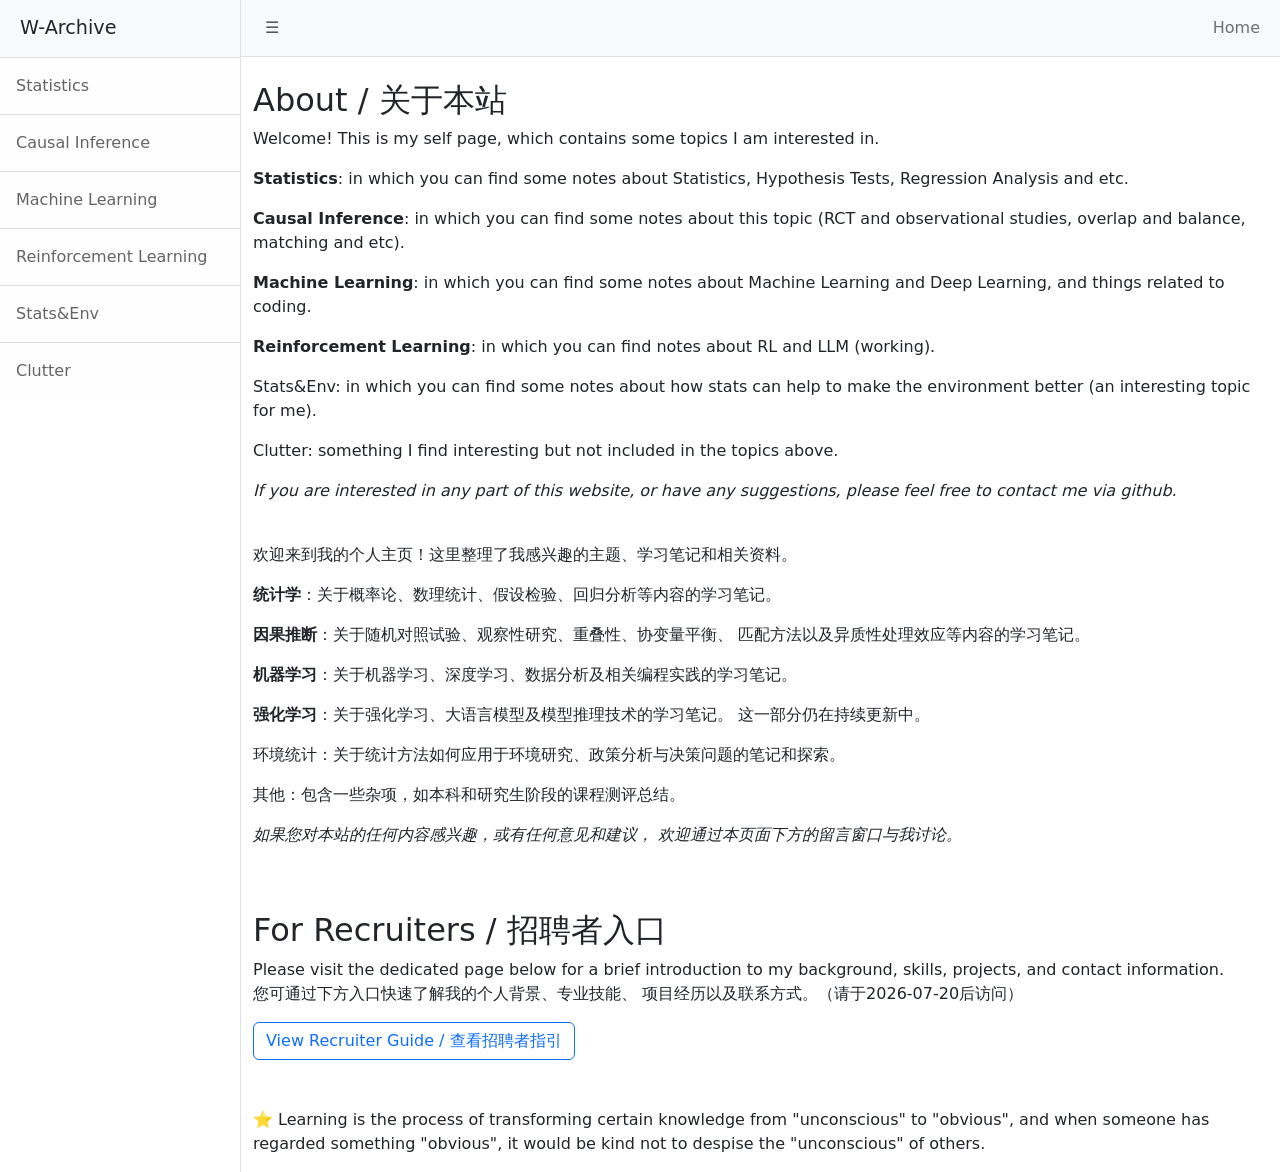
==== index.html @ e3529bf1 "up" ====
<!DOCTYPE html>
<html lang="en">

<head>
    <meta charset="utf-8" />
    <meta name="viewport" content="width=device-width, initial-scale=1, shrink-to-fit=no" />
    <meta name="description" content="" />
    <meta name="author" content="" />
    <title>self-page of W</title>
    <!-- Favicon-->
    <link rel="icon" type="image/x-icon" href="assets/favicon.ico" />
    <!-- Core theme CSS (includes Bootstrap)-->
    <link href="css/styles.css" rel="stylesheet" />
</head>

<body>
    <div class="d-flex" id="wrapper">
        <!-- Sidebar-->
        <div class="border-end bg-white" id="sidebar-wrapper">
            <div class="sidebar-heading border-bottom bg-light">W-Archive</div>
            <div class="list-group list-group-flush">
                <!-- <a class="list-group-item list-group-item-action list-group-item-light p-3" href="Contact.html">Contact</a> -->
                <!-- <a class="list-group-item list-group-item-action list-group-item-light p-3" href="Stats.html">Stats</a>-->
                <a class="list-group-item list-group-item-action list-group-item-light p-3"
                    href="Stats.html">Statistics</a>
                <a class="list-group-item list-group-item-action list-group-item-light p-3" href="Causal.html">Causal
                    Inference</a>
                <a class="list-group-item list-group-item-action list-group-item-light p-3" href="ML.html">Machine
                    Learning</a>
                <a class="list-group-item list-group-item-action list-group-item-light p-3" href="RL.html">Reinforcement
                    Learning</a>
                <a class="list-group-item list-group-item-action list-group-item-light p-3"
                    href="Stats&Env.html">Stats&Env</a>
                <!-- <a class="list-group-item list-group-item-action list-group-item-light p-3" href="Stats&Econ.html">Stats&Econ</a> -->
                <a class="list-group-item list-group-item-action list-group-item-light p-3"
                    href="Clutter.html">Clutter</a>
            </div>
        </div>
        <!-- Page content wrapper-->
        <div id="page-content-wrapper">
            <!-- Top navigation-->
            <nav class="navbar navbar-expand-lg navbar-light bg-light border-bottom">
                <div class="container-fluid">
                    <!-- <button class="btn" id="sidebarToggle" style="background: none; border: none; color: #000; font-size: 20px;">☰</button> -->
                    <!-- <button class="btn btn-primary" id="sidebarToggle" style="background-color: #d3d3d3; border-color: #d3d3d3;">Menu</button> -->
                    <button class="btn btn-primary" id="sidebarToggle">☰</button>
                    <button class="navbar-toggler" type="button" data-bs-toggle="collapse"
                        data-bs-target="#navbarSupportedContent" aria-controls="navbarSupportedContent"
                        aria-expanded="false" aria-label="Toggle navigation"><span
                            class="navbar-toggler-icon"></span></button>
                    <div class="collapse navbar-collapse" id="navbarSupportedContent">
                        <ul class="navbar-nav ms-auto mt-2 mt-lg-0">
                            <div class="nav-item active"><a class="nav-link" href="index.html">Home</a></div>
                            <!-- <li class="nav-item"><a class="nav-link" href="#!">Link</a></li>-->
                            <!-- <li class="nav-item dropdown">
                                    <a class="nav-link dropdown-toggle" id="navbarDropdown" href="#" role="button" data-bs-toggle="dropdown" aria-haspopup="true" aria-expanded="false">Dropdown</a>
                                    <div class="dropdown-menu dropdown-menu-end" aria-labelledby="navbarDropdown">
                                        <a class="dropdown-item" href="#!">Action</a>
                                        <a class="dropdown-item" href="#!">Another action</a>
                                        <div class="dropdown-divider"></div>
                                        <a class="dropdown-item" href="#!">Something else here</a>
                                    </div>
                                </li>-->
                        </ul>
                    </div>
                </div>
            </nav>
            <!-- Page content-->
            <div class="container-fluid">

                <section class="mt-4">
                    <h2>About / 关于本站</h2>

                    <p>Welcome! This is my self page, which contains some topics I am interested in.
                    </p>

                    <!--<p>Contact: in which you can find who I am and how to contact me.</p> -->
                    <!--<p>Stats: in which you can find some notes about Statistics(mainly about Probability and Mathematical Statistics).</p> -->
                    <p><strong>Statistics</strong>: in which you can find some notes about Statistics, Hypothesis Tests,
                        Regression
                        Analysis and etc.</p>
                    <p><strong>Causal Inference</strong>: in which you can find some notes about this topic (RCT and
                        observational
                        studies, overlap and balance, matching and etc).</p>
                    <p><strong>Machine Learning</strong>: in which you can find some notes about Machine Learning and
                        Deep Learning, and
                        things related to coding.</p>
                    <p><strong>Reinforcement Learning</strong>: in which you can find notes about RL and LLM (working).
                    </p>
                    <!--<p>Stats&Econ: in which you can find some notes about Economic Statistics(a subject that not so close to 'Stats' in a mathematical sense).</p> -->
                    <p>Stats&Env: in which you can find some notes about how stats can help to make the environment
                        better (an interesting topic for me).</p>
                    <p>Clutter: something I find interesting but not included in the topics above.</p>
                    <p style="font-style: italic;">If you are interested in any part of this website, or have any
                        suggestions, please feel free to
                        contact me via github.</p>

                    <br>
                    <p>欢迎来到我的个人主页！这里整理了我感兴趣的主题、学习笔记和相关资料。</p>
                    <p><strong>统计学</strong>：关于概率论、数理统计、假设检验、回归分析等内容的学习笔记。 </p>
                    <p><strong>因果推断</strong>：关于随机对照试验、观察性研究、重叠性、协变量平衡、 匹配方法以及异质性处理效应等内容的学习笔记。 </p>
                    <p><strong>机器学习</strong>：关于机器学习、深度学习、数据分析及相关编程实践的学习笔记。 </p>
                    <p><strong>强化学习</strong>：关于强化学习、大语言模型及模型推理技术的学习笔记。 这一部分仍在持续更新中。 </p>
                    <p>环境统计：关于统计方法如何应用于环境研究、政策分析与决策问题的笔记和探索。 </p>
                    <p>其他：包含一些杂项，如本科和研究生阶段的课程测评总结。</p>
                    <p style="font-style: italic;">如果您对本站的任何内容感兴趣，或有任何意见和建议，
                        欢迎通过本页面下方的留言窗口与我讨论。</p>
                </section>



                <br>

                <!-- Recruiter Guide -->
                <section class="my-4">
                    <h2>For Recruiters / 招聘者入口</h2>

                    <p>
                        Please visit the dedicated page below for a brief introduction
                        to my background, skills, projects, and contact information.
                        <br>
                        您可通过下方入口快速了解我的个人背景、专业技能、
                        项目经历以及联系方式。（请于2026-07-20后访问）
                        </span>
                    </p>

                    <!-- 将 recruiter.html 替换为之后实际创建的招聘者指引页面地址 -->
                    <a href="recruiter.html" class="btn btn-outline-primary">
                        View Recruiter Guide / 查看招聘者指引
                    </a>
                </section>

                <br>

                <p>&#11088 Learning is the process of transforming certain knowledge from "unconscious" to "obvious",
                    and when someone has regarded something "obvious",
                    it would be kind not to despise the "unconscious" of others.</p>


                <!-- Discussion and Feedback -->
                <!-- <section class="my-5 pt-4 border-top" id="discussion">

                    <p>
                        You are welcome to leave your thoughts here.
                    </p>

                    <p>
                        您可以在此留下您的想法。
                    </p>

                    <form action="https://formspree.io/f/YOUR_FORM_ID" method="POST">
                        <div class="mb-3">

                            <textarea id="message" name="message" class="form-control" rows="5" maxlength="2000"
                                placeholder="Write something here... / 请在此留言……" required></textarea>
                        </div>

                        <input type="text" name="_gotcha" style="display: none;" tabindex="-1" autocomplete="off">

                        <button type="submit" class="btn btn-outline-primary">
                            Submit / 提交
                        </button>
                    </form>
                </section> -->
            </div>
        </div>
    </div>
    <!-- Bootstrap core JS-->
    <script src="https://cdn.jsdelivr.net/npm/bootstrap@5.2.3/dist/js/bootstrap.bundle.min.js"></script>
    <!-- Core theme JS-->
    <script src="js/scripts.js"></script>
</body>

</html>
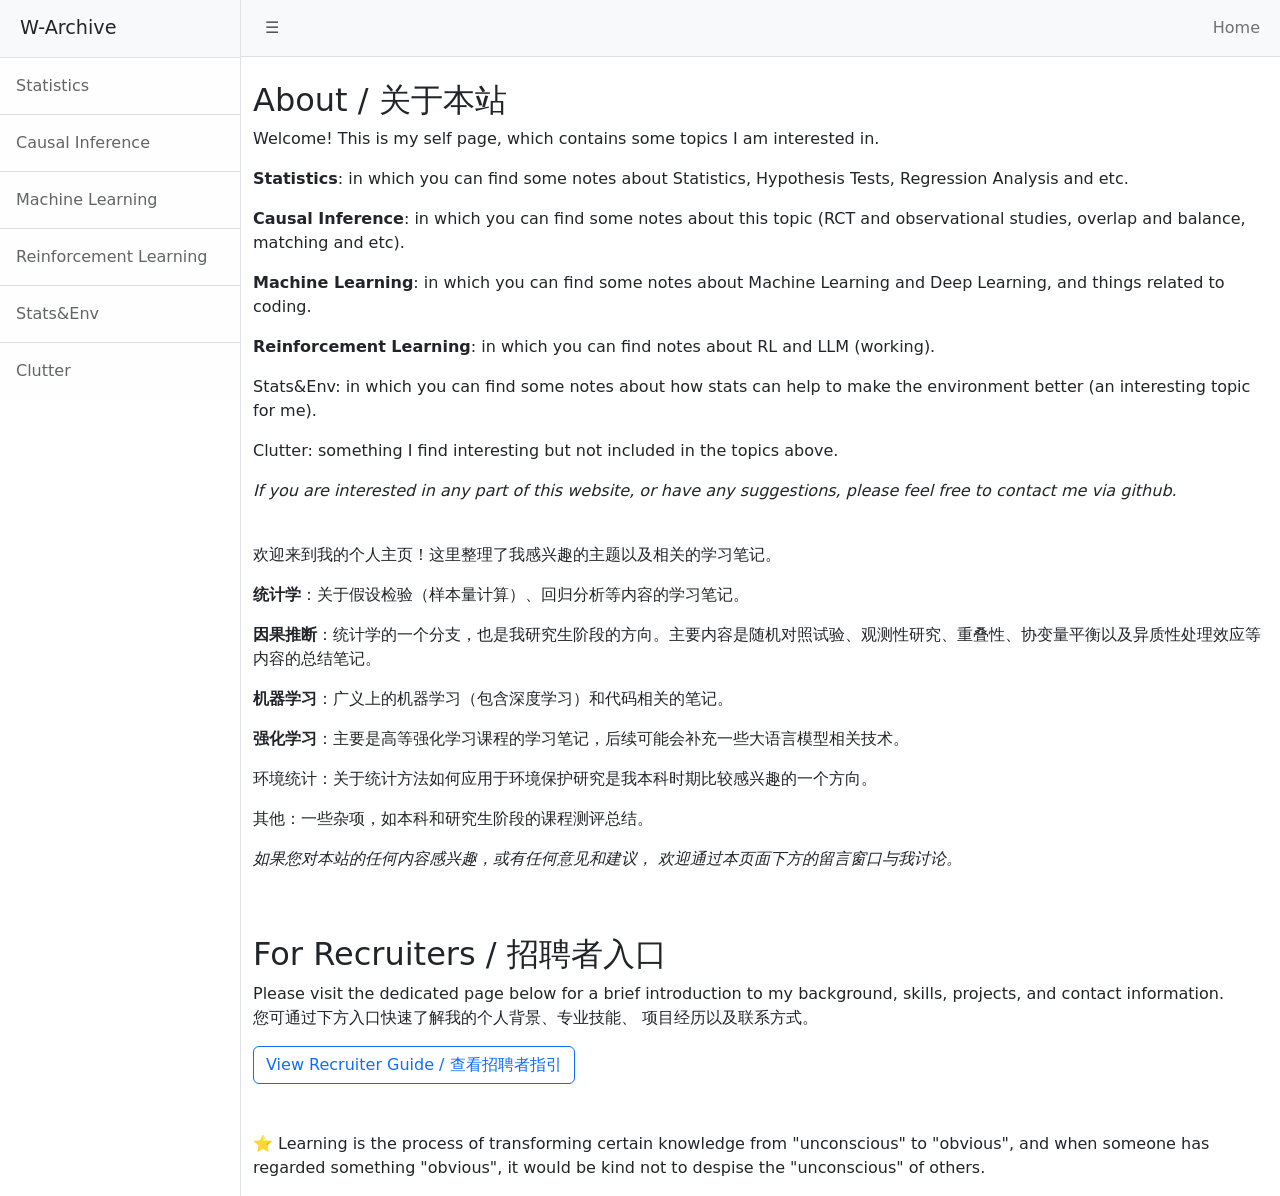
==== commit 54f56624: "update recruiter page" ====
--- a/index.html
+++ b/index.html
@@ -96,13 +96,13 @@
                         contact me via github.</p>
 
                     <br>
-                    <p>欢迎来到我的个人主页！这里整理了我感兴趣的主题、学习笔记和相关资料。</p>
-                    <p><strong>统计学</strong>：关于概率论、数理统计、假设检验、回归分析等内容的学习笔记。 </p>
-                    <p><strong>因果推断</strong>：关于随机对照试验、观察性研究、重叠性、协变量平衡、 匹配方法以及异质性处理效应等内容的学习笔记。 </p>
-                    <p><strong>机器学习</strong>：关于机器学习、深度学习、数据分析及相关编程实践的学习笔记。 </p>
-                    <p><strong>强化学习</strong>：关于强化学习、大语言模型及模型推理技术的学习笔记。 这一部分仍在持续更新中。 </p>
-                    <p>环境统计：关于统计方法如何应用于环境研究、政策分析与决策问题的笔记和探索。 </p>
-                    <p>其他：包含一些杂项，如本科和研究生阶段的课程测评总结。</p>
+                    <p>欢迎来到我的个人主页！这里整理了我感兴趣的主题以及相关的学习笔记。</p>
+                    <p><strong>统计学</strong>：关于假设检验（样本量计算）、回归分析等内容的学习笔记。 </p>
+                    <p><strong>因果推断</strong>：统计学的一个分支，也是我研究生阶段的方向。主要内容是随机对照试验、观测性研究、重叠性、协变量平衡以及异质性处理效应等内容的总结笔记。</p>
+                    <p><strong>机器学习</strong>：广义上的机器学习（包含深度学习）和代码相关的笔记。</p>
+                    <p><strong>强化学习</strong>：主要是高等强化学习课程的学习笔记，后续可能会补充一些大语言模型相关技术。</p>
+                    <p>环境统计：关于统计方法如何应用于环境保护研究是我本科时期比较感兴趣的一个方向。 </p>
+                    <p>其他：一些杂项，如本科和研究生阶段的课程测评总结。</p>
                     <p style="font-style: italic;">如果您对本站的任何内容感兴趣，或有任何意见和建议，
                         欢迎通过本页面下方的留言窗口与我讨论。</p>
                 </section>
@@ -120,7 +120,7 @@
                         to my background, skills, projects, and contact information.
                         <br>
                         您可通过下方入口快速了解我的个人背景、专业技能、
-                        项目经历以及联系方式。（请于2026-07-20后访问）
+                        项目经历以及联系方式。
                         </span>
                     </p>
 
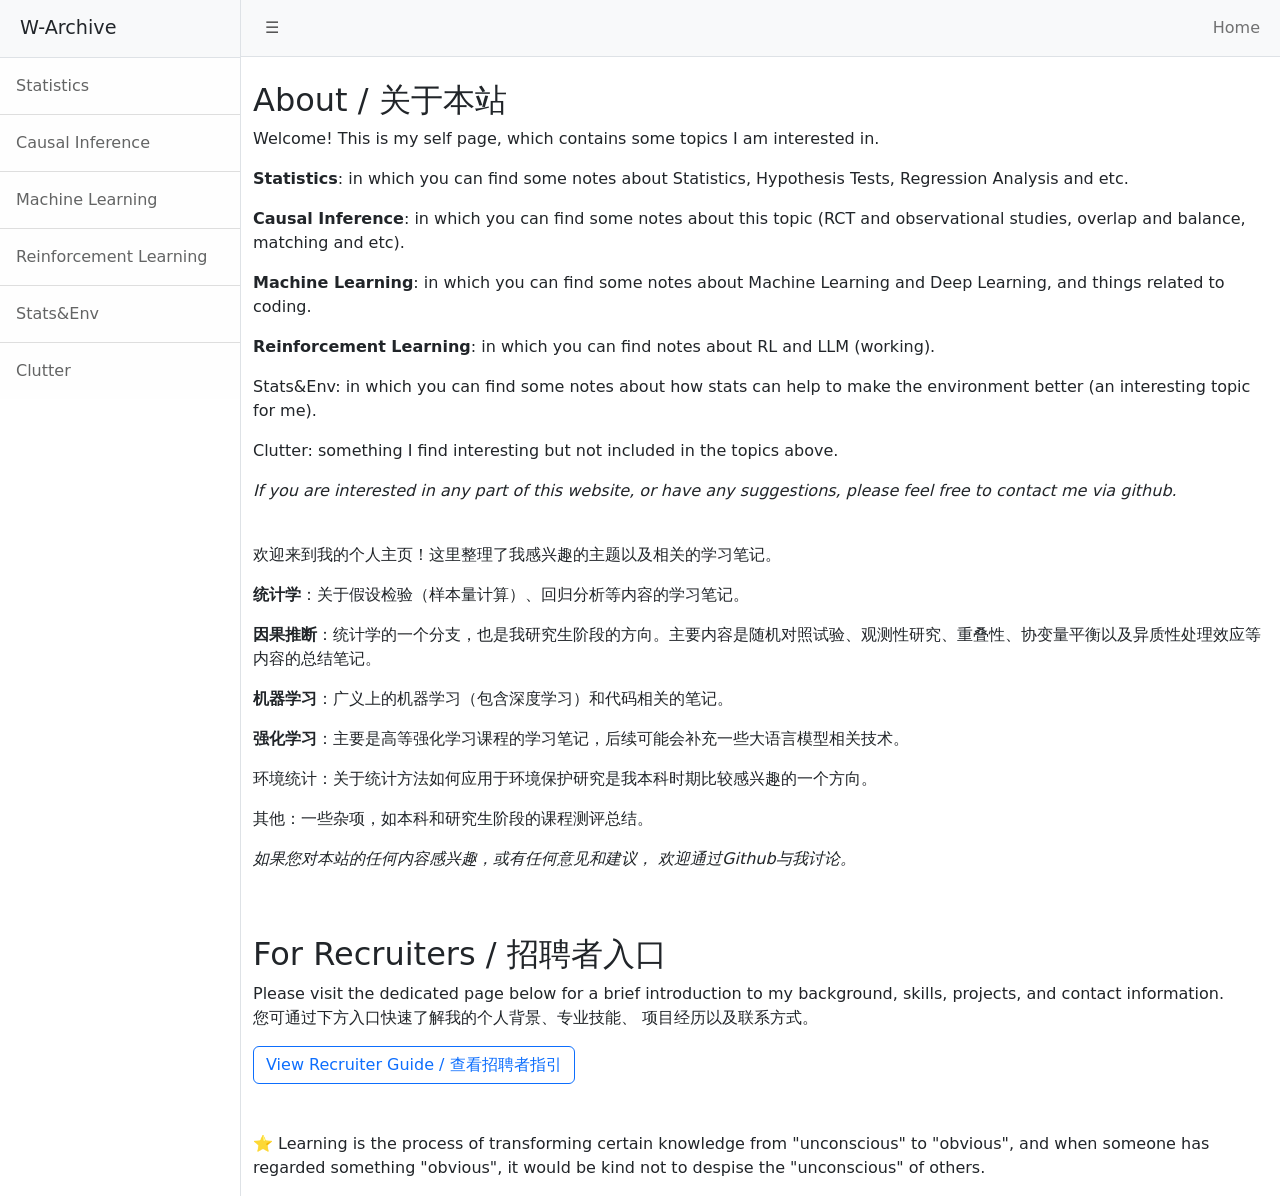
==== commit 4d94304d: "update recruiter page" ====
--- a/index.html
+++ b/index.html
@@ -104,7 +104,7 @@
                     <p>环境统计：关于统计方法如何应用于环境保护研究是我本科时期比较感兴趣的一个方向。 </p>
                     <p>其他：一些杂项，如本科和研究生阶段的课程测评总结。</p>
                     <p style="font-style: italic;">如果您对本站的任何内容感兴趣，或有任何意见和建议，
-                        欢迎通过本页面下方的留言窗口与我讨论。</p>
+                        欢迎通过Github与我讨论。</p>
                 </section>
 
 
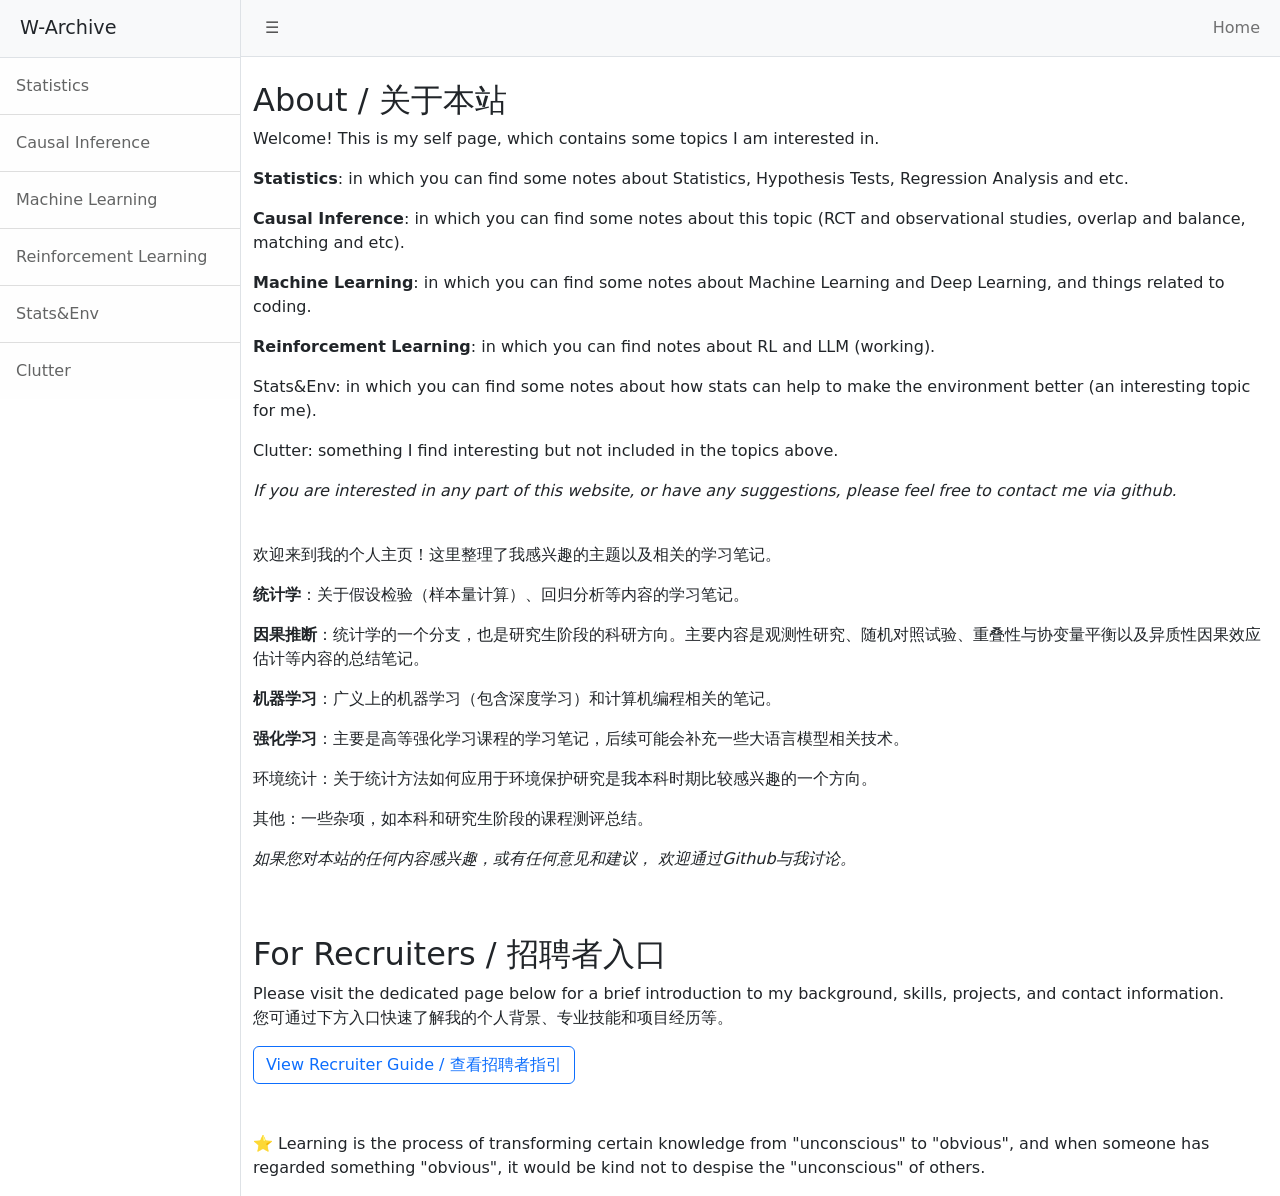
==== commit 3ade0e22: "update" ====
--- a/index.html
+++ b/index.html
@@ -98,8 +98,8 @@
                     <br>
                     <p>欢迎来到我的个人主页！这里整理了我感兴趣的主题以及相关的学习笔记。</p>
                     <p><strong>统计学</strong>：关于假设检验（样本量计算）、回归分析等内容的学习笔记。 </p>
-                    <p><strong>因果推断</strong>：统计学的一个分支，也是我研究生阶段的方向。主要内容是随机对照试验、观测性研究、重叠性、协变量平衡以及异质性处理效应等内容的总结笔记。</p>
-                    <p><strong>机器学习</strong>：广义上的机器学习（包含深度学习）和代码相关的笔记。</p>
+                    <p><strong>因果推断</strong>：统计学的一个分支，也是研究生阶段的科研方向。主要内容是观测性研究、随机对照试验、重叠性与协变量平衡以及异质性因果效应估计等内容的总结笔记。</p>
+                    <p><strong>机器学习</strong>：广义上的机器学习（包含深度学习）和计算机编程相关的笔记。</p>
                     <p><strong>强化学习</strong>：主要是高等强化学习课程的学习笔记，后续可能会补充一些大语言模型相关技术。</p>
                     <p>环境统计：关于统计方法如何应用于环境保护研究是我本科时期比较感兴趣的一个方向。 </p>
                     <p>其他：一些杂项，如本科和研究生阶段的课程测评总结。</p>
@@ -119,12 +119,10 @@
                         Please visit the dedicated page below for a brief introduction
                         to my background, skills, projects, and contact information.
                         <br>
-                        您可通过下方入口快速了解我的个人背景、专业技能、
-                        项目经历以及联系方式。
+                        您可通过下方入口快速了解我的个人背景、专业技能和项目经历等。
                         </span>
                     </p>
-
-                    <!-- 将 recruiter.html 替换为之后实际创建的招聘者指引页面地址 -->
+                    
                     <a href="recruiter.html" class="btn btn-outline-primary">
                         View Recruiter Guide / 查看招聘者指引
                     </a>
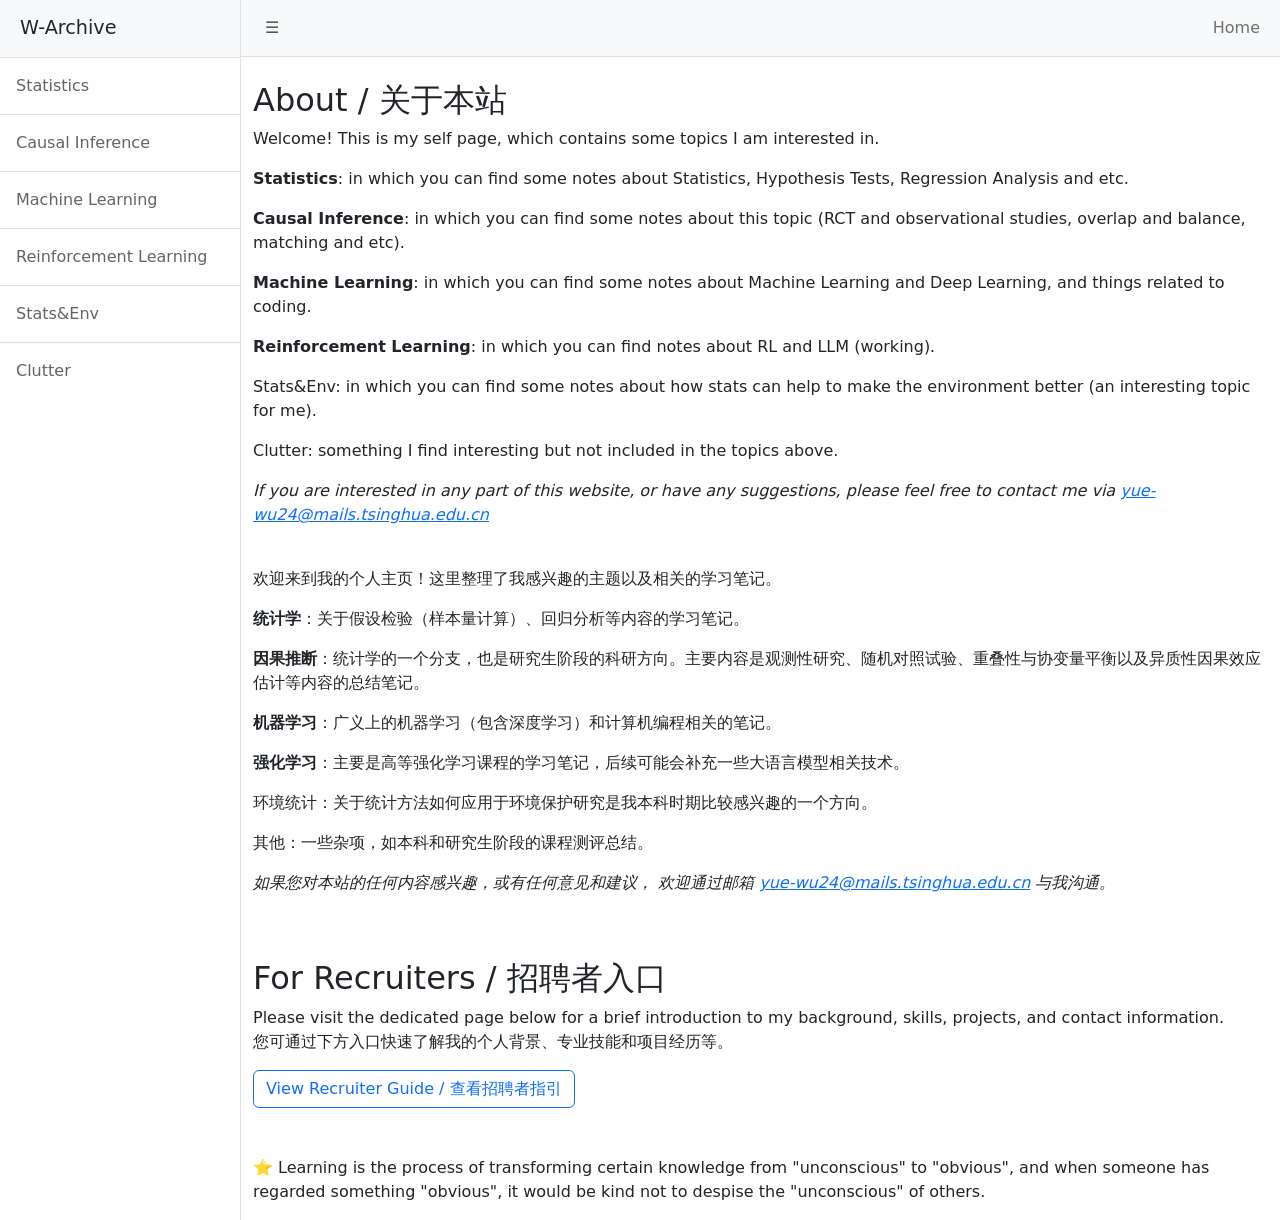
==== commit 1936ae41: "Update index.html" ====
--- a/index.html
+++ b/index.html
@@ -93,7 +93,8 @@
                     <p>Clutter: something I find interesting but not included in the topics above.</p>
                     <p style="font-style: italic;">If you are interested in any part of this website, or have any
                         suggestions, please feel free to
-                        contact me via github.</p>
+                        contact me via <a href="mailto:yue-wu24@mails.tsinghua.edu.cn">yue-wu24@mails.tsinghua.edu.cn</a>
+                    </p>
 
                     <br>
                     <p>欢迎来到我的个人主页！这里整理了我感兴趣的主题以及相关的学习笔记。</p>
@@ -104,7 +105,7 @@
                     <p>环境统计：关于统计方法如何应用于环境保护研究是我本科时期比较感兴趣的一个方向。 </p>
                     <p>其他：一些杂项，如本科和研究生阶段的课程测评总结。</p>
                     <p style="font-style: italic;">如果您对本站的任何内容感兴趣，或有任何意见和建议，
-                        欢迎通过Github与我讨论。</p>
+                        欢迎通过邮箱 <a href="mailto:yue-wu24@mails.tsinghua.edu.cn">yue-wu24@mails.tsinghua.edu.cn</a> 与我沟通。</p>
                 </section>
 
 
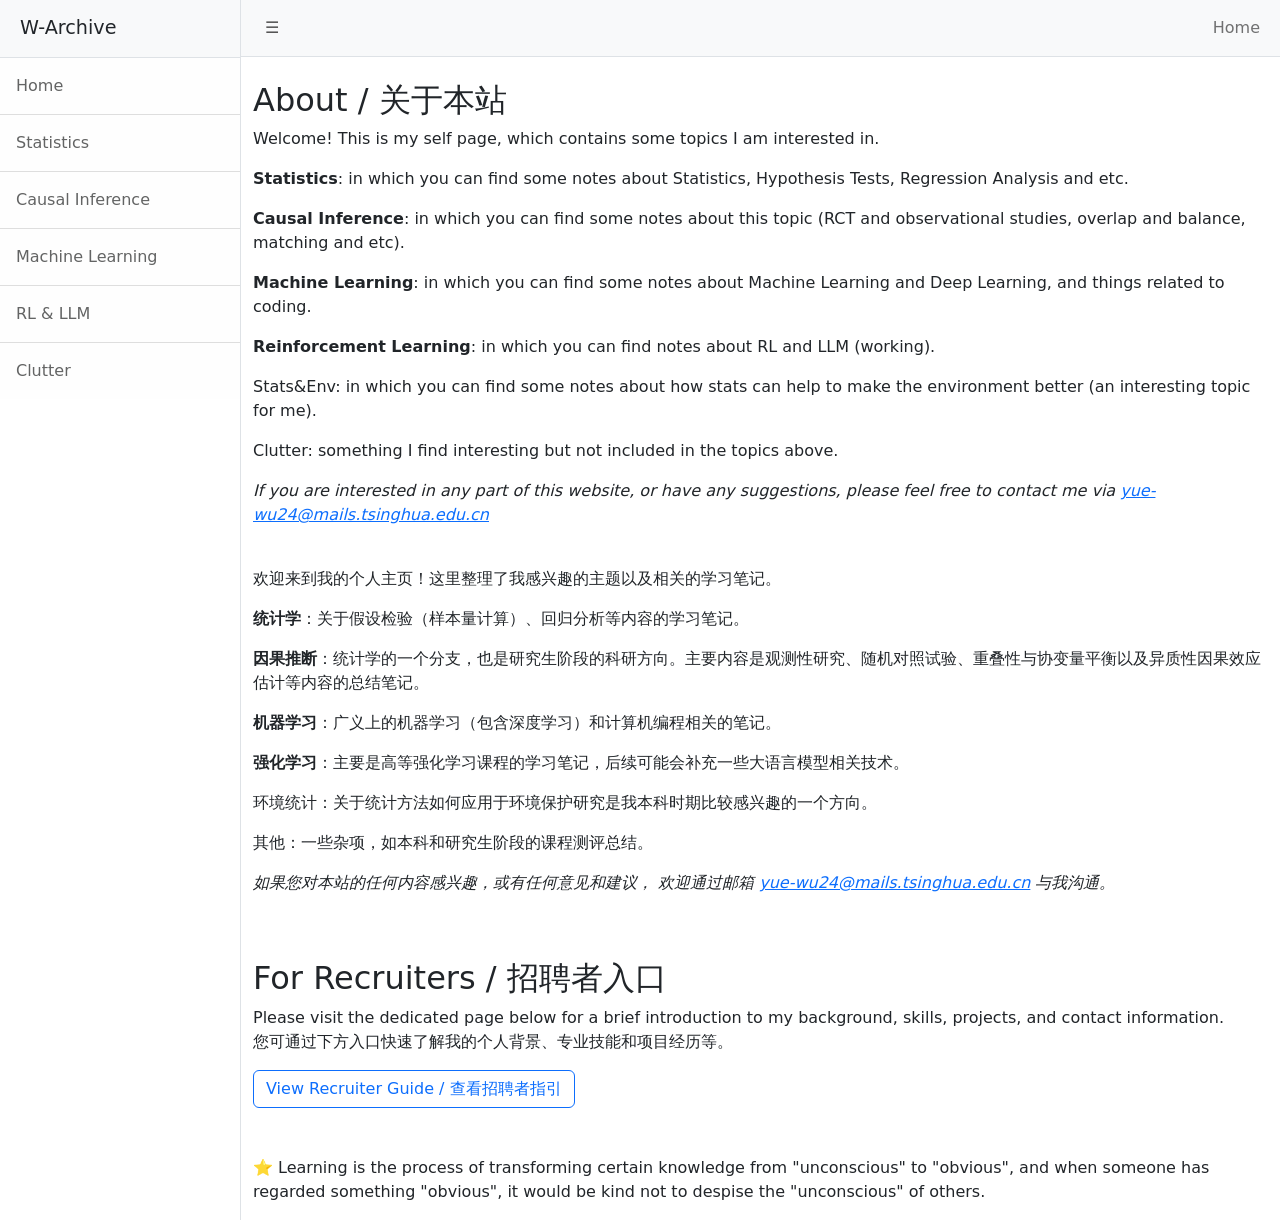
==== commit 0cc6132d: "update" ====
--- a/index.html
+++ b/index.html
@@ -21,19 +21,14 @@
             <div class="list-group list-group-flush">
                 <!-- <a class="list-group-item list-group-item-action list-group-item-light p-3" href="Contact.html">Contact</a> -->
                 <!-- <a class="list-group-item list-group-item-action list-group-item-light p-3" href="Stats.html">Stats</a>-->
-                <a class="list-group-item list-group-item-action list-group-item-light p-3"
-                    href="Stats.html">Statistics</a>
-                <a class="list-group-item list-group-item-action list-group-item-light p-3" href="Causal.html">Causal
-                    Inference</a>
-                <a class="list-group-item list-group-item-action list-group-item-light p-3" href="ML.html">Machine
-                    Learning</a>
-                <a class="list-group-item list-group-item-action list-group-item-light p-3" href="RL.html">Reinforcement
-                    Learning</a>
-                <a class="list-group-item list-group-item-action list-group-item-light p-3"
-                    href="Stats&Env.html">Stats&Env</a>
+                <a class="list-group-item list-group-item-action list-group-item-light p-3" href="index.html">Home</a>
+                <a class="list-group-item list-group-item-action list-group-item-light p-3" href="Stats.html">Statistics</a>
+                <a class="list-group-item list-group-item-action list-group-item-light p-3" href="Causal.html">Causal Inference</a>
+                <a class="list-group-item list-group-item-action list-group-item-light p-3" href="ML.html">Machine Learning</a>
+                <a class="list-group-item list-group-item-action list-group-item-light p-3" href="RL.html">RL & LLM</a>
+                <!-- <a class="list-group-item list-group-item-action list-group-item-light p-3" href="Stats&Env.html">Stats&Env</a> -->
                 <!-- <a class="list-group-item list-group-item-action list-group-item-light p-3" href="Stats&Econ.html">Stats&Econ</a> -->
-                <a class="list-group-item list-group-item-action list-group-item-light p-3"
-                    href="Clutter.html">Clutter</a>
+                <a class="list-group-item list-group-item-action list-group-item-light p-3" href="Clutter.html">Clutter</a>
             </div>
         </div>
         <!-- Page content wrapper-->
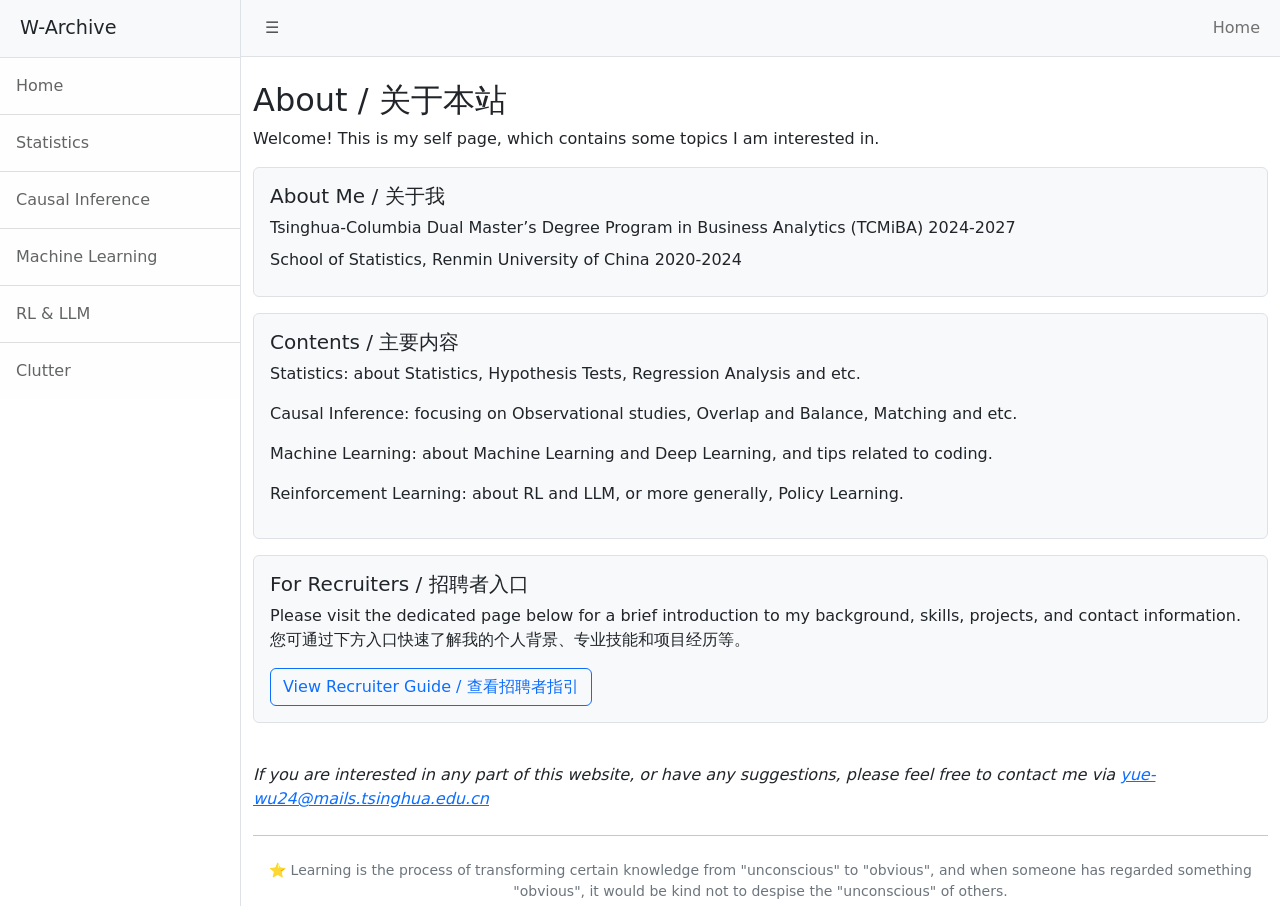
==== commit 6e63c6f0: "Update index.html" ====
--- a/index.html
+++ b/index.html
@@ -22,13 +22,17 @@
                 <!-- <a class="list-group-item list-group-item-action list-group-item-light p-3" href="Contact.html">Contact</a> -->
                 <!-- <a class="list-group-item list-group-item-action list-group-item-light p-3" href="Stats.html">Stats</a>-->
                 <a class="list-group-item list-group-item-action list-group-item-light p-3" href="index.html">Home</a>
-                <a class="list-group-item list-group-item-action list-group-item-light p-3" href="Stats.html">Statistics</a>
-                <a class="list-group-item list-group-item-action list-group-item-light p-3" href="Causal.html">Causal Inference</a>
-                <a class="list-group-item list-group-item-action list-group-item-light p-3" href="ML.html">Machine Learning</a>
+                <a class="list-group-item list-group-item-action list-group-item-light p-3"
+                    href="Stats.html">Statistics</a>
+                <a class="list-group-item list-group-item-action list-group-item-light p-3" href="Causal.html">Causal
+                    Inference</a>
+                <a class="list-group-item list-group-item-action list-group-item-light p-3" href="ML.html">Machine
+                    Learning</a>
                 <a class="list-group-item list-group-item-action list-group-item-light p-3" href="RL.html">RL & LLM</a>
                 <!-- <a class="list-group-item list-group-item-action list-group-item-light p-3" href="Stats&Env.html">Stats&Env</a> -->
                 <!-- <a class="list-group-item list-group-item-action list-group-item-light p-3" href="Stats&Econ.html">Stats&Econ</a> -->
-                <a class="list-group-item list-group-item-action list-group-item-light p-3" href="Clutter.html">Clutter</a>
+                <a class="list-group-item list-group-item-action list-group-item-light p-3"
+                    href="Clutter.html">Clutter</a>
             </div>
         </div>
         <!-- Page content wrapper-->
@@ -69,29 +73,36 @@
                     <p>Welcome! This is my self page, which contains some topics I am interested in.
                     </p>
 
-                    <!--<p>Contact: in which you can find who I am and how to contact me.</p> -->
-                    <!--<p>Stats: in which you can find some notes about Statistics(mainly about Probability and Mathematical Statistics).</p> -->
-                    <p><strong>Statistics</strong>: in which you can find some notes about Statistics, Hypothesis Tests,
-                        Regression
-                        Analysis and etc.</p>
-                    <p><strong>Causal Inference</strong>: in which you can find some notes about this topic (RCT and
-                        observational
-                        studies, overlap and balance, matching and etc).</p>
-                    <p><strong>Machine Learning</strong>: in which you can find some notes about Machine Learning and
-                        Deep Learning, and
-                        things related to coding.</p>
-                    <p><strong>Reinforcement Learning</strong>: in which you can find notes about RL and LLM (working).
-                    </p>
-                    <!--<p>Stats&Econ: in which you can find some notes about Economic Statistics(a subject that not so close to 'Stats' in a mathematical sense).</p> -->
-                    <p>Stats&Env: in which you can find some notes about how stats can help to make the environment
-                        better (an interesting topic for me).</p>
-                    <p>Clutter: something I find interesting but not included in the topics above.</p>
-                    <p style="font-style: italic;">If you are interested in any part of this website, or have any
-                        suggestions, please feel free to
-                        contact me via <a href="mailto:yue-wu24@mails.tsinghua.edu.cn">yue-wu24@mails.tsinghua.edu.cn</a>
-                    </p>
+                    <section class="my-3 p-3 bg-light border rounded" aria-labelledby="intro-heading">
+                        <h3 class="h5 mb-2" id="intro-heading">About Me / 关于我</h3>
 
-                    <br>
+                        <p class="mb-2">Tsinghua-Columbia Dual Master’s Degree Program in Business Analytics
+                            (TCMiBA) 2024-2027</p>
+                        <p class="mb-2">School of Statistics, Renmin University of China 2020-2024</p>
+
+
+                    </section>
+
+                    <section class="my-3 p-3 bg-light border rounded" aria-labelledby="intro-heading">
+                        <h3 class="h5 mb-2" id="intro-heading">Contents / 主要内容</h3>
+                        <!--<p>Contact: in which you can find who I am and how to contact me.</p> -->
+                        <!--<p>Stats: in which you can find some notes about Statistics(mainly about Probability and Mathematical Statistics).</p> -->
+                        <p>Statistics: about Statistics, Hypothesis
+                            Tests,
+                            Regression
+                            Analysis and etc.</p>
+                        <p>Causal Inference: focusing on Observational studies, Overlap and Balance, Matching and etc.
+                        </p>
+                        <p>Machine Learning: about Machine Learning and Deep Learning, and tips related to coding.</p>
+                        <p>Reinforcement Learning: about RL and LLM, or more generally, Policy Learning.
+                        </p>
+                        <!--<p>Stats&Econ: in which you can find some notes about Economic Statistics(a subject that not so close to 'Stats' in a mathematical sense).</p> -->
+                        <!-- <p>Stats&Env: in which you can find some notes about how stats can help to make the environment
+                            better (an interesting topic for me).</p>
+                        <p>Clutter: something I find interesting but not included in the topics above.</p> -->
+                    </section>
+
+                    <!-- <br>
                     <p>欢迎来到我的个人主页！这里整理了我感兴趣的主题以及相关的学习笔记。</p>
                     <p><strong>统计学</strong>：关于假设检验（样本量计算）、回归分析等内容的学习笔记。 </p>
                     <p><strong>因果推断</strong>：统计学的一个分支，也是研究生阶段的科研方向。主要内容是观测性研究、随机对照试验、重叠性与协变量平衡以及异质性因果效应估计等内容的总结笔记。</p>
@@ -100,39 +111,39 @@
                     <p>环境统计：关于统计方法如何应用于环境保护研究是我本科时期比较感兴趣的一个方向。 </p>
                     <p>其他：一些杂项，如本科和研究生阶段的课程测评总结。</p>
                     <p style="font-style: italic;">如果您对本站的任何内容感兴趣，或有任何意见和建议，
-                        欢迎通过邮箱 <a href="mailto:yue-wu24@mails.tsinghua.edu.cn">yue-wu24@mails.tsinghua.edu.cn</a> 与我沟通。</p>
-                </section>
+                        欢迎通过邮箱 <a href="mailto:yue-wu24@mails.tsinghua.edu.cn">yue-wu24@mails.tsinghua.edu.cn</a> 与我沟通。</p> -->
+
+                    <section class="my-3 p-3 bg-light border rounded" aria-labelledby="intro-heading">
+                        <h3 class="h5 mb-2" id="intro-heading">For Recruiters / 招聘者入口</h3>
+
+                        <p>
+                            Please visit the dedicated page below for a brief introduction
+                            to my background, skills, projects, and contact information.
+                            您可通过下方入口快速了解我的个人背景、专业技能和项目经历等。
+                            </span>
+                        </p>
+
+                        <a href="recruiter.html" class="btn btn-outline-primary">
+                            View Recruiter Guide / 查看招聘者指引
+                        </a>
+                    </section>
+
+                    <br>
+
+                    <p style="font-style: italic;">If you are interested in any part of this website, or have any
+                        suggestions, please feel free to
+                        contact me via <a
+                            href="mailto:yue-wu24@mails.tsinghua.edu.cn">yue-wu24@mails.tsinghua.edu.cn</a>
+                    </p>
+
+                    <!-- <p>&#11088 Learning is the process of transforming certain knowledge from "unconscious" to
+                        "obvious",
+                        and when someone has regarded something "obvious",
+                        it would be kind not to despise the "unconscious" of others.</p> -->
 
 
-
-                <br>
-
-                <!-- Recruiter Guide -->
-                <section class="my-4">
-                    <h2>For Recruiters / 招聘者入口</h2>
-
-                    <p>
-                        Please visit the dedicated page below for a brief introduction
-                        to my background, skills, projects, and contact information.
-                        <br>
-                        您可通过下方入口快速了解我的个人背景、专业技能和项目经历等。
-                        </span>
-                    </p>
-                    
-                    <a href="recruiter.html" class="btn btn-outline-primary">
-                        View Recruiter Guide / 查看招聘者指引
-                    </a>
-                </section>
-
-                <br>
-
-                <p>&#11088 Learning is the process of transforming certain knowledge from "unconscious" to "obvious",
-                    and when someone has regarded something "obvious",
-                    it would be kind not to despise the "unconscious" of others.</p>
-
-
-                <!-- Discussion and Feedback -->
-                <!-- <section class="my-5 pt-4 border-top" id="discussion">
+                    <!-- Discussion and Feedback -->
+                    <!-- <section class="my-5 pt-4 border-top" id="discussion">
 
                     <p>
                         You are welcome to leave your thoughts here.
@@ -156,6 +167,17 @@
                         </button>
                     </form>
                 </section> -->
+
+                    <hr class="my-4">
+
+                    <section class="mt-4 text-center">
+                        <p class="text-muted small mb-1">
+                            &#11088 Learning is the process of transforming certain knowledge from "unconscious" to
+                            "obvious",
+                            and when someone has regarded something "obvious",
+                            it would be kind not to despise the "unconscious" of others.
+                        </p>
+                    </section>
             </div>
         </div>
     </div>
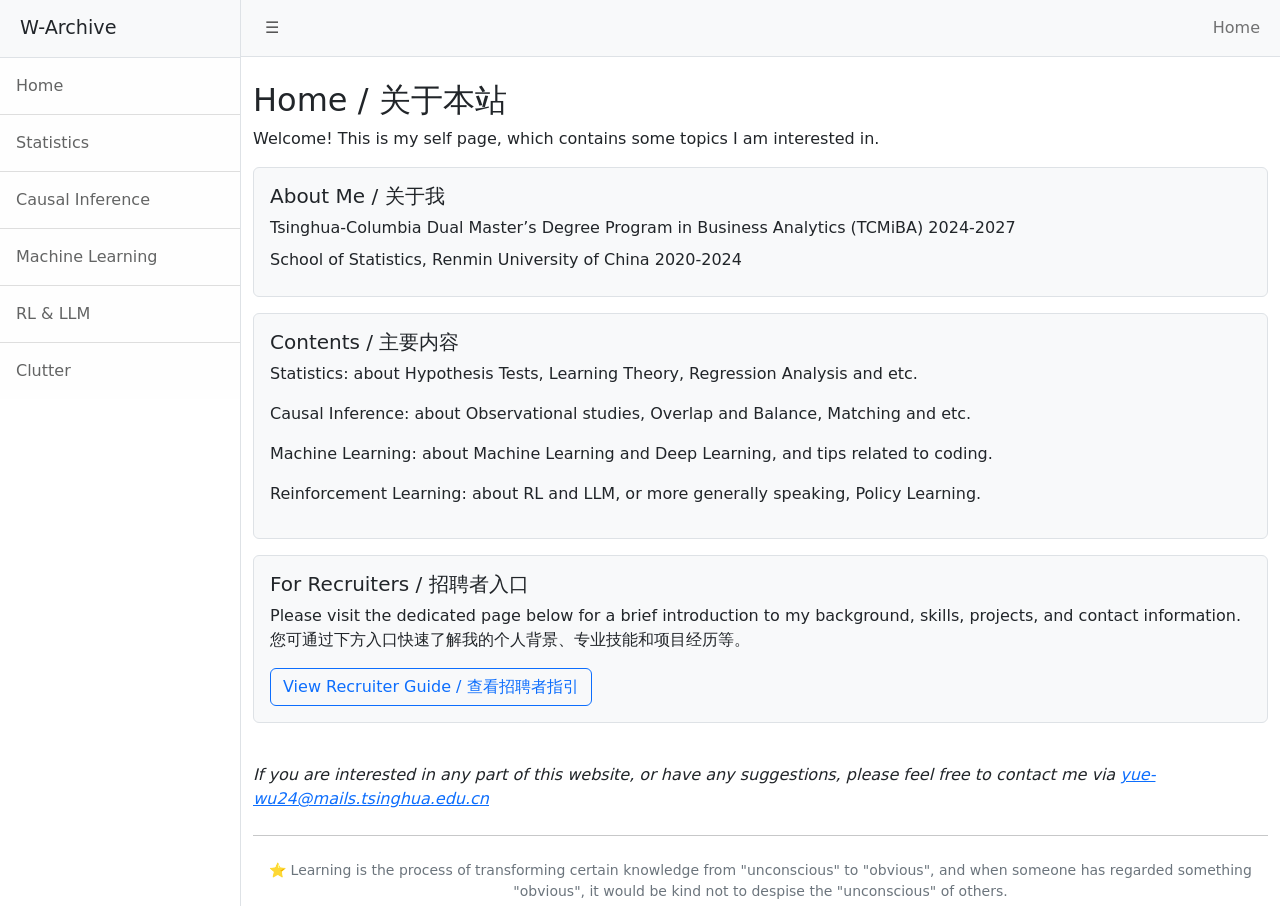
==== commit 17ada95d: "update RL" ====
--- a/index.html
+++ b/index.html
@@ -68,7 +68,7 @@
             <div class="container-fluid">
 
                 <section class="mt-4">
-                    <h2>About / 关于本站</h2>
+                    <h2>Home / 关于本站</h2>
 
                     <p>Welcome! This is my self page, which contains some topics I am interested in.
                     </p>
@@ -87,15 +87,11 @@
                         <h3 class="h5 mb-2" id="intro-heading">Contents / 主要内容</h3>
                         <!--<p>Contact: in which you can find who I am and how to contact me.</p> -->
                         <!--<p>Stats: in which you can find some notes about Statistics(mainly about Probability and Mathematical Statistics).</p> -->
-                        <p>Statistics: about Statistics, Hypothesis
-                            Tests,
-                            Regression
-                            Analysis and etc.</p>
-                        <p>Causal Inference: focusing on Observational studies, Overlap and Balance, Matching and etc.
-                        </p>
+                        <p>Statistics: about Hypothesis
+                            Tests, Learning Theory, Regression Analysis and etc.</p>
+                        <p>Causal Inference: about Observational studies, Overlap and Balance, Matching and etc.</p>
                         <p>Machine Learning: about Machine Learning and Deep Learning, and tips related to coding.</p>
-                        <p>Reinforcement Learning: about RL and LLM, or more generally, Policy Learning.
-                        </p>
+                        <p>Reinforcement Learning: about RL and LLM, or more generally speaking, Policy Learning.</p>
                         <!--<p>Stats&Econ: in which you can find some notes about Economic Statistics(a subject that not so close to 'Stats' in a mathematical sense).</p> -->
                         <!-- <p>Stats&Env: in which you can find some notes about how stats can help to make the environment
                             better (an interesting topic for me).</p>
